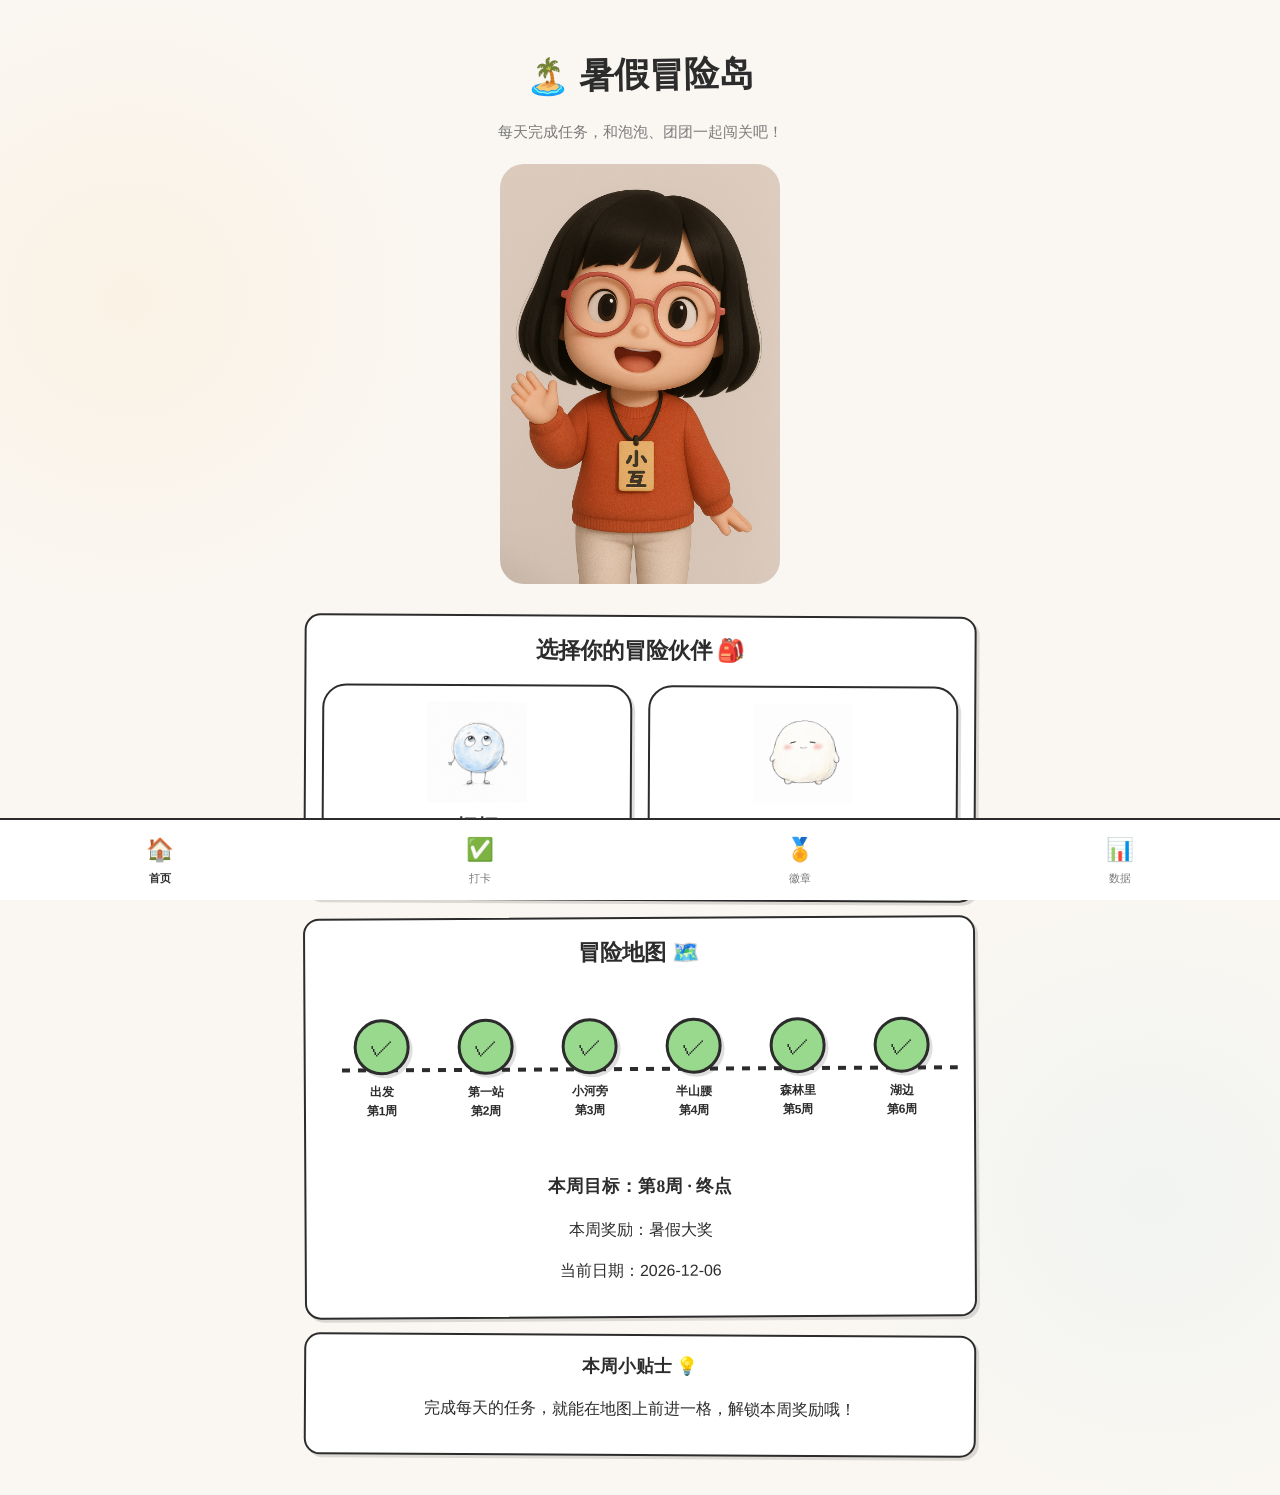
==== summer-checkin/index.html @ 0888019c "Phase 2-3: Core PWA structure, pages, styles, task data, and storage logic" ====
<!DOCTYPE html>
<html lang="zh-CN">
<head>
  <meta charset="UTF-8">
  <meta name="viewport" content="width=device-width, initial-scale=1.0, maximum-scale=1.0, user-scalable=no">
  <meta name="theme-color" content="#FFB347">
  <title>暑假冒险岛</title>
  <link rel="manifest" href="manifest.json">
  <link rel="stylesheet" href="css/base.css">
  <link rel="stylesheet" href="css/components.css">
  <link rel="stylesheet" href="css/themes.css">
  <link rel="apple-touch-icon" href="assets/icons/icon-192x192.png">
</head>
<body>
  <div class="app-container">
    <div class="hero">
      <h1 class="hero-title">🏝️ 暑假冒险岛</h1>
      <p class="hero-subtitle">每天完成任务，和泡泡、团团一起闯关吧！</p>
      <img src="assets/characters/hero.png" alt="暑假冒险岛" class="hero-image" onerror="this.style.display='none'">
    </div>

    <div class="paper-card">
      <h2 class="text-center">选择你的冒险伙伴 🎒</h2>
      <div class="character-select">
        <a href="checkin.html?child=tongtong" class="character-card theme-tongtong">
          <img src="assets/characters/tongtong-bubble.png" alt="桐桐=泡泡">
          <span class="name">桐桐</span>
          <span class="role">泡泡 · 10岁 · 四升五</span>
        </a>
        <a href="checkin.html?child=songsong" class="character-card theme-songsong">
          <img src="assets/characters/songsong-tuantuan.png" alt="松松=团团">
          <span class="name">松松</span>
          <span class="role">团团 · 4岁 · 幼儿园</span>
        </a>
      </div>
    </div>

    <div class="paper-card">
      <h2 class="text-center">冒险地图 🗺️</h2>
      <div id="map-container" class="map-container">
        <div class="empty-state">
          <p>地图加载中...</p>
        </div>
      </div>
      <div id="map-info" class="mt-2 text-center"></div>
    </div>

    <div class="paper-card text-center">
      <h3>本周小贴士 💡</h3>
      <p id="weekly-tip">完成每天的任务，就能在地图上前进一格，解锁本周奖励哦！</p>
    </div>
  </div>

  <nav class="nav-bar">
    <a href="index.html" class="active">
      <span class="nav-icon">🏠</span>
      <span>首页</span>
    </a>
    <a href="checkin.html">
      <span class="nav-icon">✅</span>
      <span>打卡</span>
    </a>
    <a href="badges.html">
      <span class="nav-icon">🏅</span>
      <span>徽章</span>
    </a>
    <a href="stats.html">
      <span class="nav-icon">📊</span>
      <span>数据</span>
    </a>
  </nav>

  <script src="js/data.js"></script>
  <script src="js/storage.js"></script>
  <script src="js/app.js"></script>
  <script src="js/map.js"></script>
  <script>
    document.addEventListener('DOMContentLoaded', () => {
      renderMapPage();
    });
  </script>
</body>
</html>
---- summer-checkin/css/base.css ----
:root {
  --bg-color: #FAF7F2;
  --paper-color: #FFFFFF;
  --ink-color: #2C2C2C;
  --muted-color: #7A7A7A;
  --accent-orange: #FFB347;
  --accent-blue: #87CEEB;
  --accent-purple: #DDA0DD;
  --accent-green: #98D98E;
  --accent-red: #FF8A80;
  --accent-yellow: #FFE082;
  --border-color: #2C2C2C;
  --shadow: 3px 3px 0px rgba(44, 44, 44, 0.15);
  --radius: 16px;
  --radius-lg: 24px;
  --font-hand: "Comic Sans MS", "Chalkboard SE", "Ma Shan Zheng", "ZCOOL KuaiLe", cursive;
  --font-body: -apple-system, BlinkMacSystemFont, "Segoe UI", "PingFang SC", "Hiragino Sans GB", "Microsoft YaHei", sans-serif;
}

* {
  box-sizing: border-box;
}

html, body {
  margin: 0;
  padding: 0;
  min-height: 100vh;
}

body {
  font-family: var(--font-body);
  background-color: var(--bg-color);
  color: var(--ink-color);
  line-height: 1.6;
  background-image:
    radial-gradient(circle at 10% 20%, rgba(255, 179, 71, 0.08) 0%, transparent 20%),
    radial-gradient(circle at 90% 80%, rgba(135, 206, 235, 0.08) 0%, transparent 20%);
}

h1, h2, h3, h4, h5, h6 {
  font-family: var(--font-hand);
  margin: 0 0 0.5em 0;
  color: var(--ink-color);
}

h1 { font-size: 1.8rem; }
h2 { font-size: 1.4rem; }
h3 { font-size: 1.1rem; }

a {
  color: var(--ink-color);
  text-decoration: none;
}

img {
  max-width: 100%;
  height: auto;
}

.app-container {
  max-width: 480px;
  margin: 0 auto;
  padding: 16px;
  min-height: 100vh;
}

@media (min-width: 768px) {
  .app-container {
    max-width: 720px;
    padding: 24px;
  }
}

.paper-card {
  background: var(--paper-color);
  border: 2px solid var(--border-color);
  border-radius: var(--radius);
  box-shadow: var(--shadow);
  padding: 16px;
  margin-bottom: 16px;
  transform: rotate(-0.3deg);
}

.paper-card:nth-child(even) {
  transform: rotate(0.3deg);
}

.btn {
  display: inline-flex;
  align-items: center;
  justify-content: center;
  gap: 6px;
  padding: 10px 18px;
  border: 2px solid var(--border-color);
  border-radius: 50px;
  background: var(--accent-yellow);
  color: var(--ink-color);
  font-family: var(--font-hand);
  font-size: 1rem;
  font-weight: bold;
  cursor: pointer;
  box-shadow: var(--shadow);
  transition: transform 0.1s, box-shadow 0.1s;
}

.btn:active {
  transform: translate(2px, 2px);
  box-shadow: 1px 1px 0px rgba(44, 44, 44, 0.15);
}

.btn-primary {
  background: var(--accent-orange);
}

.btn-secondary {
  background: var(--accent-blue);
}

.btn-small {
  padding: 6px 12px;
  font-size: 0.85rem;
}

.nav-bar {
  display: flex;
  justify-content: space-around;
  align-items: center;
  position: fixed;
  bottom: 0;
  left: 0;
  right: 0;
  background: var(--paper-color);
  border-top: 2px solid var(--border-color);
  padding: 8px 0;
  z-index: 100;
}

.nav-bar a {
  display: flex;
  flex-direction: column;
  align-items: center;
  gap: 2px;
  font-size: 0.7rem;
  color: var(--muted-color);
  padding: 4px 12px;
}

.nav-bar a.active {
  color: var(--ink-color);
  font-weight: bold;
}

.nav-bar .nav-icon {
  font-size: 1.4rem;
}

.page-content {
  padding-bottom: 80px;
}

.hidden {
  display: none !important;
}

.text-center {
  text-align: center;
}

.mb-1 { margin-bottom: 8px; }
.mb-2 { margin-bottom: 16px; }
.mb-3 { margin-bottom: 24px; }

.mt-1 { margin-top: 8px; }
.mt-2 { margin-top: 16px; }
.mt-3 { margin-top: 24px; }
---- summer-checkin/css/components.css ----
.hero {
  text-align: center;
  padding: 24px 16px;
}

.hero-title {
  font-size: 2.2rem;
  margin-bottom: 8px;
  transform: rotate(-1deg);
}

.hero-subtitle {
  color: var(--muted-color);
  font-size: 0.95rem;
  margin-bottom: 20px;
}

.hero-image {
  max-width: 280px;
  margin: 0 auto;
  border-radius: var(--radius-lg);
}

.character-select {
  display: grid;
  grid-template-columns: 1fr 1fr;
  gap: 16px;
  margin-top: 16px;
}

.character-card {
  display: flex;
  flex-direction: column;
  align-items: center;
  padding: 16px;
  border: 2px solid var(--border-color);
  border-radius: var(--radius-lg);
  background: var(--paper-color);
  box-shadow: var(--shadow);
  cursor: pointer;
  transition: transform 0.15s;
}

.character-card:hover {
  transform: translateY(-4px) rotate(-1deg);
}

.character-card img {
  width: 100px;
  height: 100px;
  object-fit: contain;
  margin-bottom: 8px;
}

.character-card .name {
  font-family: var(--font-hand);
  font-size: 1.3rem;
  font-weight: bold;
}

.character-card .role {
  font-size: 0.8rem;
  color: var(--muted-color);
}

.date-picker {
  display: flex;
  align-items: center;
  justify-content: center;
  gap: 12px;
  margin-bottom: 16px;
}

.date-picker input[type="date"] {
  border: 2px solid var(--border-color);
  border-radius: 50px;
  padding: 8px 16px;
  font-family: var(--font-body);
  font-size: 1rem;
  background: var(--paper-color);
}

.tabs {
  display: flex;
  gap: 8px;
  margin-bottom: 16px;
  border-bottom: 2px dashed var(--border-color);
  padding-bottom: 8px;
}

.tab {
  flex: 1;
  padding: 10px;
  border: 2px solid var(--border-color);
  border-radius: var(--radius) var(--radius) 0 0;
  background: var(--bg-color);
  font-family: var(--font-hand);
  font-weight: bold;
  cursor: pointer;
  text-align: center;
}

.tab.active {
  background: var(--paper-color);
  border-bottom: 2px solid var(--paper-color);
  margin-bottom: -2px;
}

.task-list {
  display: flex;
  flex-direction: column;
  gap: 10px;
}

.task-item {
  display: flex;
  align-items: center;
  gap: 12px;
  padding: 12px;
  border: 2px solid var(--border-color);
  border-radius: var(--radius);
  background: var(--paper-color);
  cursor: pointer;
  transition: all 0.2s;
}

.task-item:hover {
  transform: translateX(4px);
}

.task-item.completed {
  background: var(--accent-green);
  opacity: 0.9;
}

.task-item.completed .task-text {
  text-decoration: line-through;
}

.task-checkbox {
  width: 28px;
  height: 28px;
  min-width: 28px;
  border: 2px solid var(--border-color);
  border-radius: 50%;
  display: flex;
  align-items: center;
  justify-content: center;
  font-size: 1.1rem;
  background: var(--paper-color);
}

.task-item.completed .task-checkbox {
  background: var(--accent-green);
}

.task-text {
  flex: 1;
  font-size: 0.95rem;
}

.task-duration {
  font-size: 0.75rem;
  color: var(--muted-color);
  background: var(--bg-color);
  padding: 2px 8px;
  border-radius: 50px;
  border: 1px solid var(--border-color);
}

.progress-ring {
  width: 120px;
  height: 120px;
  margin: 0 auto 16px;
  position: relative;
}

.progress-ring svg {
  transform: rotate(-90deg);
}

.progress-ring-bg {
  fill: none;
  stroke: #E0E0E0;
  stroke-width: 8;
}

.progress-ring-fill {
  fill: none;
  stroke: var(--accent-orange);
  stroke-width: 8;
  stroke-linecap: round;
  transition: stroke-dashoffset 0.5s ease;
}

.progress-text {
  position: absolute;
  top: 50%;
  left: 50%;
  transform: translate(-50%, -50%);
  font-family: var(--font-hand);
  font-size: 1.6rem;
  font-weight: bold;
}

.map-container {
  overflow-x: auto;
  padding: 16px 0;
}

.map-track {
  display: flex;
  gap: 24px;
  padding: 20px;
  min-width: max-content;
  position: relative;
}

.map-track::before {
  content: '';
  position: absolute;
  top: 50%;
  left: 20px;
  right: 20px;
  height: 4px;
  background: repeating-linear-gradient(
    to right,
    var(--border-color) 0,
    var(--border-color) 8px,
    transparent 8px,
    transparent 16px
  );
  transform: translateY(-50%);
  z-index: 0;
}

.map-node {
  position: relative;
  z-index: 1;
  display: flex;
  flex-direction: column;
  align-items: center;
  gap: 8px;
  width: 80px;
}

.map-node-dot {
  width: 56px;
  height: 56px;
  border-radius: 50%;
  border: 3px solid var(--border-color);
  background: var(--paper-color);
  display: flex;
  align-items: center;
  justify-content: center;
  font-size: 1.5rem;
  box-shadow: var(--shadow);
}

.map-node.locked .map-node-dot {
  background: #E0E0E0;
}

.map-node.current .map-node-dot {
  background: var(--accent-yellow);
  animation: pulse 2s infinite;
}

.map-node.completed .map-node-dot {
  background: var(--accent-green);
}

.map-node-label {
  font-size: 0.75rem;
  text-align: center;
  font-weight: bold;
}

@keyframes pulse {
  0%, 100% { transform: scale(1); }
  50% { transform: scale(1.08); }
}

.badge-grid {
  display: grid;
  grid-template-columns: repeat(3, 1fr);
  gap: 12px;
}

.badge-item {
  display: flex;
  flex-direction: column;
  align-items: center;
  gap: 6px;
  padding: 12px 8px;
  border: 2px solid var(--border-color);
  border-radius: var(--radius);
  background: var(--paper-color);
  box-shadow: var(--shadow);
  text-align: center;
}

.badge-item.locked {
  opacity: 0.5;
  filter: grayscale(1);
}

.badge-icon {
  font-size: 2rem;
}

.badge-name {
  font-size: 0.75rem;
  font-weight: bold;
  line-height: 1.3;
}

.stat-card {
  display: flex;
  justify-content: space-between;
  align-items: center;
}

.stat-value {
  font-family: var(--font-hand);
  font-size: 2rem;
  font-weight: bold;
  color: var(--accent-orange);
}

.export-buttons {
  display: flex;
  gap: 12px;
  justify-content: center;
  margin-top: 16px;
}

.empty-state {
  text-align: center;
  padding: 40px 16px;
  color: var(--muted-color);
}

.empty-state img {
  max-width: 160px;
  margin-bottom: 16px;
  opacity: 0.7;
}
---- summer-checkin/css/themes.css ----
.theme-tongtong {
  --child-primary: var(--accent-blue);
  --child-secondary: var(--accent-purple);
  --child-bg: #F0F8FF;
}

.theme-songsong {
  --child-primary: var(--accent-orange);
  --child-secondary: var(--accent-green);
  --child-bg: #FFF8F0;
}

.theme-tongtong .paper-card,
.theme-tongtong .task-item,
.theme-tongtong .badge-item {
  border-color: #5DADE2;
}

.theme-tongtong .tab.active {
  background: #F0F8FF;
  border-bottom-color: #F0F8FF;
}

.theme-tongtong .btn-primary {
  background: var(--accent-blue);
}

.theme-songsong .paper-card,
.theme-songsong .task-item,
.theme-songsong .badge-item {
  border-color: #E67E22;
}

.theme-songsong .tab.active {
  background: #FFF8F0;
  border-bottom-color: #FFF8F0;
}

.theme-songsong .btn-primary {
  background: var(--accent-orange);
}

.child-header {
  display: flex;
  align-items: center;
  gap: 12px;
  margin-bottom: 16px;
}

.child-header img {
  width: 60px;
  height: 60px;
  object-fit: contain;
  border-radius: 50%;
  border: 2px solid var(--border-color);
  background: var(--paper-color);
}

.child-header .child-info {
  flex: 1;
}

.child-header .child-name {
  font-family: var(--font-hand);
  font-size: 1.5rem;
  font-weight: bold;
}

.child-header .child-meta {
  font-size: 0.8rem;
  color: var(--muted-color);
}
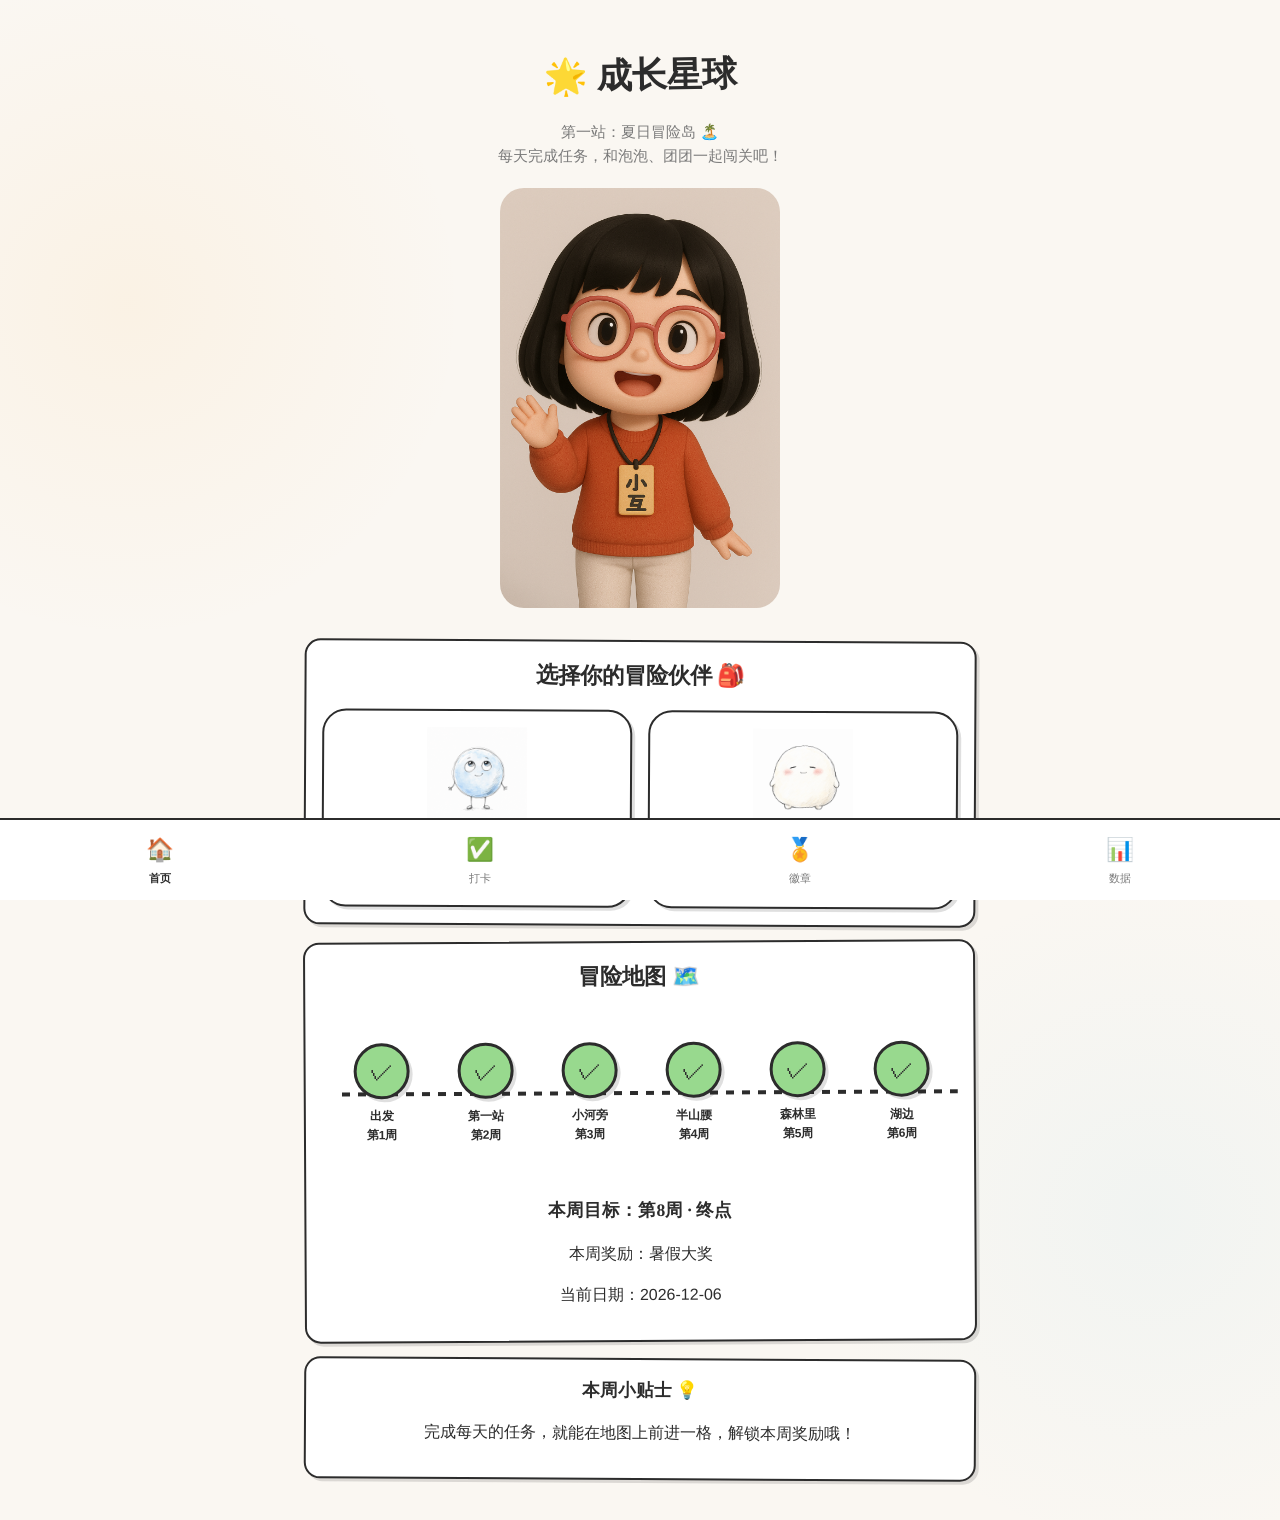
==== commit c7f21bed: "Rename app to 成长星球 with 夏日冒险岛 as first module" ====
--- a/summer-checkin/index.html
+++ b/summer-checkin/index.html
@@ -4,7 +4,7 @@
   <meta charset="UTF-8">
   <meta name="viewport" content="width=device-width, initial-scale=1.0, maximum-scale=1.0, user-scalable=no">
   <meta name="theme-color" content="#FFB347">
-  <title>暑假冒险岛</title>
+  <title>成长星球 · 夏日冒险岛</title>
   <link rel="manifest" href="manifest.json">
   <link rel="stylesheet" href="css/base.css">
   <link rel="stylesheet" href="css/components.css">
@@ -14,9 +14,9 @@
 <body>
   <div class="app-container">
     <div class="hero">
-      <h1 class="hero-title">🏝️ 暑假冒险岛</h1>
-      <p class="hero-subtitle">每天完成任务，和泡泡、团团一起闯关吧！</p>
-      <img src="assets/characters/hero.png" alt="暑假冒险岛" class="hero-image" onerror="this.style.display='none'">
+      <h1 class="hero-title">🌟 成长星球</h1>
+      <p class="hero-subtitle">第一站：夏日冒险岛 🏝️<br>每天完成任务，和泡泡、团团一起闯关吧！</p>
+      <img src="assets/characters/hero.png" alt="成长星球" class="hero-image" onerror="this.style.display='none'">
     </div>
 
     <div class="paper-card">
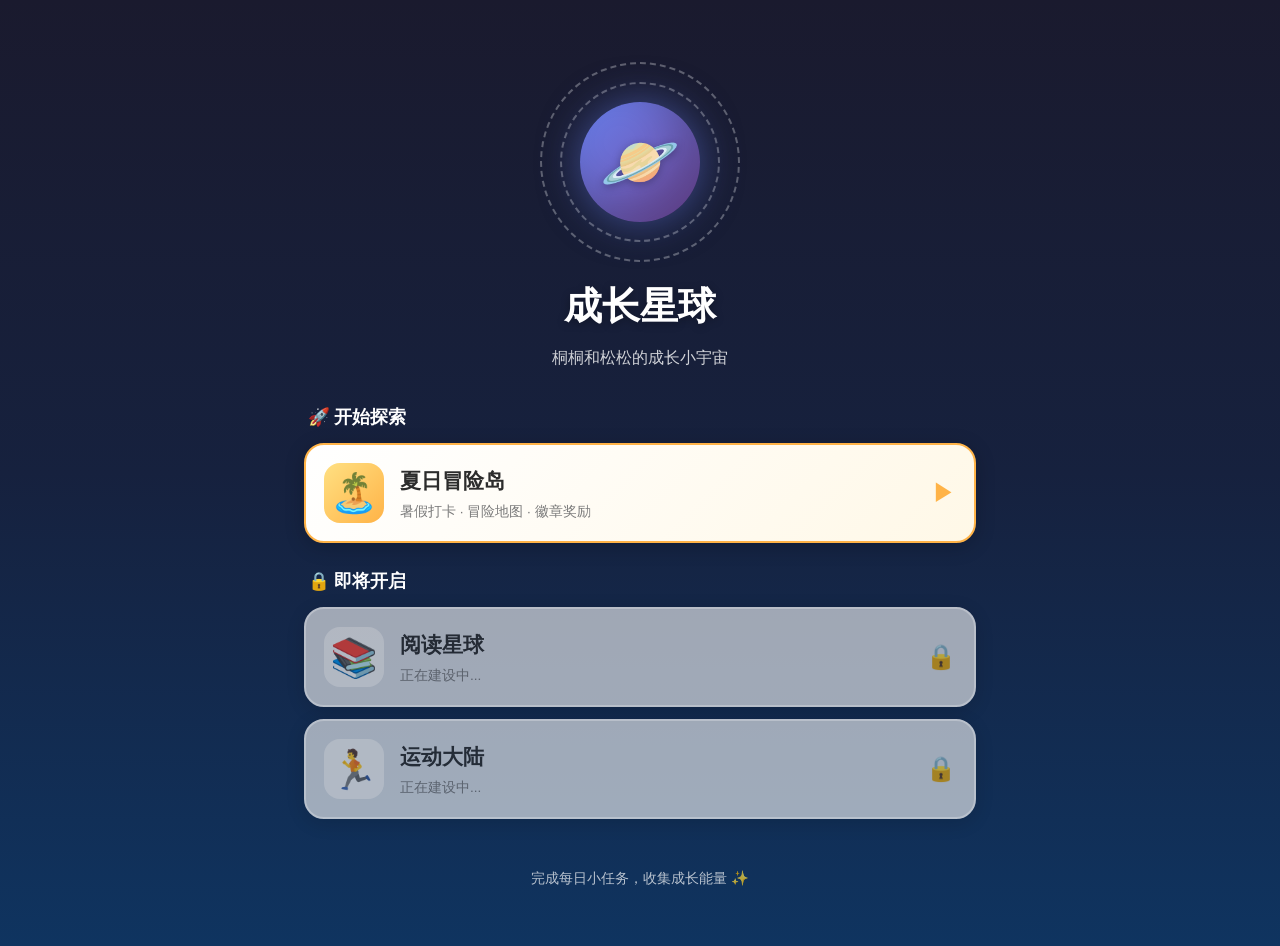
==== commit fbeddf1b: "UI优化1: 重构首页为成长星球入口，新增island.html作为夏日冒险岛模块首页" ====
--- a/summer-checkin/index.html
+++ b/summer-checkin/index.html
@@ -3,81 +3,66 @@
 <head>
   <meta charset="UTF-8">
   <meta name="viewport" content="width=device-width, initial-scale=1.0, maximum-scale=1.0, user-scalable=no">
-  <meta name="theme-color" content="#FFB347">
-  <title>成长星球 · 夏日冒险岛</title>
+  <meta name="theme-color" content="#6B5B95">
+  <title>成长星球</title>
   <link rel="manifest" href="manifest.json">
   <link rel="stylesheet" href="css/base.css">
   <link rel="stylesheet" href="css/components.css">
   <link rel="stylesheet" href="css/themes.css">
+  <link rel="stylesheet" href="css/portal.css">
   <link rel="apple-touch-icon" href="assets/icons/icon-192x192.png">
 </head>
-<body>
+<body class="portal-page">
   <div class="app-container">
-    <div class="hero">
-      <h1 class="hero-title">🌟 成长星球</h1>
-      <p class="hero-subtitle">第一站：夏日冒险岛 🏝️<br>每天完成任务，和泡泡、团团一起闯关吧！</p>
-      <img src="assets/characters/hero.png" alt="成长星球" class="hero-image" onerror="this.style.display='none'">
+    <div class="portal-hero">
+      <div class="planet-ring">
+        <div class="planet">
+          <span class="planet-emoji">🪐</span>
+        </div>
+        <div class="orbit orbit-1"></div>
+        <div class="orbit orbit-2"></div>
+      </div>
+      <h1 class="portal-title">成长星球</h1>
+      <p class="portal-subtitle">桐桐和松松的成长小宇宙</p>
     </div>
 
-    <div class="paper-card">
-      <h2 class="text-center">选择你的冒险伙伴 🎒</h2>
-      <div class="character-select">
-        <a href="checkin.html?child=tongtong" class="character-card theme-tongtong">
-          <img src="assets/characters/tongtong-bubble.png" alt="桐桐=泡泡">
-          <span class="name">桐桐</span>
-          <span class="role">泡泡 · 10岁 · 四升五</span>
-        </a>
-        <a href="checkin.html?child=songsong" class="character-card theme-songsong">
-          <img src="assets/characters/songsong-tuantuan.png" alt="松松=团团">
-          <span class="name">松松</span>
-          <span class="role">团团 · 4岁 · 幼儿园</span>
-        </a>
+    <div class="portal-section">
+      <h2 class="portal-section-title">🚀 开始探索</h2>
+      <a href="island.html" class="module-card active">
+        <div class="module-icon">🏝️</div>
+        <div class="module-info">
+          <div class="module-name">夏日冒险岛</div>
+          <div class="module-desc">暑假打卡 · 冒险地图 · 徽章奖励</div>
+        </div>
+        <div class="module-arrow">▶</div>
+      </a>
+    </div>
+
+    <div class="portal-section">
+      <h2 class="portal-section-title">🔒 即将开启</h2>
+      <div class="module-card locked">
+        <div class="module-icon">📚</div>
+        <div class="module-info">
+          <div class="module-name">阅读星球</div>
+          <div class="module-desc">正在建设中...</div>
+        </div>
+        <div class="module-lock">🔒</div>
+      </div>
+      <div class="module-card locked">
+        <div class="module-icon">🏃</div>
+        <div class="module-info">
+          <div class="module-name">运动大陆</div>
+          <div class="module-desc">正在建设中...</div>
+        </div>
+        <div class="module-lock">🔒</div>
       </div>
     </div>
 
-    <div class="paper-card">
-      <h2 class="text-center">冒险地图 🗺️</h2>
-      <div id="map-container" class="map-container">
-        <div class="empty-state">
-          <p>地图加载中...</p>
-        </div>
-      </div>
-      <div id="map-info" class="mt-2 text-center"></div>
-    </div>
-
-    <div class="paper-card text-center">
-      <h3>本周小贴士 💡</h3>
-      <p id="weekly-tip">完成每天的任务，就能在地图上前进一格，解锁本周奖励哦！</p>
+    <div class="portal-footer">
+      <p>完成每日小任务，收集成长能量 ✨</p>
     </div>
   </div>
 
-  <nav class="nav-bar">
-    <a href="index.html" class="active">
-      <span class="nav-icon">🏠</span>
-      <span>首页</span>
-    </a>
-    <a href="checkin.html">
-      <span class="nav-icon">✅</span>
-      <span>打卡</span>
-    </a>
-    <a href="badges.html">
-      <span class="nav-icon">🏅</span>
-      <span>徽章</span>
-    </a>
-    <a href="stats.html">
-      <span class="nav-icon">📊</span>
-      <span>数据</span>
-    </a>
-  </nav>
-
-  <script src="js/data.js"></script>
-  <script src="js/storage.js"></script>
   <script src="js/app.js"></script>
-  <script src="js/map.js"></script>
-  <script>
-    document.addEventListener('DOMContentLoaded', () => {
-      renderMapPage();
-    });
-  </script>
 </body>
 </html>
--- a/summer-checkin/css/portal.css
+++ b/summer-checkin/css/portal.css
@@ -0,0 +1,195 @@
+.portal-page {
+  background: linear-gradient(180deg, #1a1a2e 0%, #16213e 50%, #0f3460 100%);
+  min-height: 100vh;
+  color: #fff;
+}
+
+.portal-page .app-container {
+  padding-bottom: 32px;
+}
+
+.portal-hero {
+  text-align: center;
+  padding: 48px 16px 32px;
+}
+
+.planet-ring {
+  position: relative;
+  width: 180px;
+  height: 180px;
+  margin: 0 auto 24px;
+}
+
+.planet {
+  position: absolute;
+  top: 50%;
+  left: 50%;
+  transform: translate(-50%, -50%);
+  width: 120px;
+  height: 120px;
+  border-radius: 50%;
+  background: linear-gradient(135deg, #667eea 0%, #764ba2 100%);
+  box-shadow:
+    0 0 40px rgba(102, 126, 234, 0.5),
+    inset -20px -20px 40px rgba(0, 0, 0, 0.2);
+  display: flex;
+  align-items: center;
+  justify-content: center;
+  z-index: 2;
+}
+
+.planet-emoji {
+  font-size: 4rem;
+  filter: drop-shadow(0 2px 4px rgba(0,0,0,0.3));
+}
+
+.orbit {
+  position: absolute;
+  top: 50%;
+  left: 50%;
+  border: 2px dashed rgba(255, 255, 255, 0.3);
+  border-radius: 50%;
+  transform: translate(-50%, -50%);
+}
+
+.orbit-1 {
+  width: 160px;
+  height: 160px;
+  animation: spin 12s linear infinite;
+}
+
+.orbit-2 {
+  width: 200px;
+  height: 200px;
+  animation: spin 18s linear infinite reverse;
+}
+
+@keyframes spin {
+  from { transform: translate(-50%, -50%) rotate(0deg); }
+  to { transform: translate(-50%, -50%) rotate(360deg); }
+}
+
+.portal-title {
+  font-size: 2.4rem;
+  color: #fff;
+  margin-bottom: 8px;
+  text-shadow: 0 2px 8px rgba(0, 0, 0, 0.3);
+}
+
+.portal-subtitle {
+  color: rgba(255, 255, 255, 0.8);
+  font-size: 1rem;
+  margin: 0;
+}
+
+.portal-section {
+  margin-bottom: 24px;
+}
+
+.portal-section-title {
+  color: #fff;
+  font-size: 1.1rem;
+  margin-bottom: 12px;
+  padding-left: 4px;
+}
+
+.module-card {
+  display: flex;
+  align-items: center;
+  gap: 16px;
+  padding: 18px;
+  background: rgba(255, 255, 255, 0.95);
+  border: 2px solid #fff;
+  border-radius: 20px;
+  margin-bottom: 12px;
+  box-shadow: 0 4px 20px rgba(0, 0, 0, 0.2);
+  transition: transform 0.2s, box-shadow 0.2s;
+  text-decoration: none;
+  color: #2C2C2C;
+}
+
+.module-card:active {
+  transform: scale(0.98);
+}
+
+.module-card.active {
+  background: linear-gradient(135deg, #fff 0%, #fff8e7 100%);
+  border-color: #FFB347;
+}
+
+.module-card.locked {
+  opacity: 0.7;
+  background: rgba(255, 255, 255, 0.85);
+}
+
+.module-icon {
+  font-size: 2.4rem;
+  width: 60px;
+  height: 60px;
+  display: flex;
+  align-items: center;
+  justify-content: center;
+  background: #f5f5f5;
+  border-radius: 16px;
+  flex-shrink: 0;
+}
+
+.module-card.active .module-icon {
+  background: linear-gradient(135deg, #FFE082 0%, #FFB347 100%);
+}
+
+.module-info {
+  flex: 1;
+}
+
+.module-name {
+  font-family: var(--font-hand);
+  font-size: 1.3rem;
+  font-weight: bold;
+  margin-bottom: 4px;
+}
+
+.module-desc {
+  font-size: 0.85rem;
+  color: #7A7A7A;
+}
+
+.module-arrow,
+.module-lock {
+  font-size: 1.5rem;
+  flex-shrink: 0;
+}
+
+.module-arrow {
+  color: #FFB347;
+}
+
+.portal-footer {
+  text-align: center;
+  padding: 24px 16px;
+  color: rgba(255, 255, 255, 0.7);
+  font-size: 0.9rem;
+}
+
+.portal-footer p {
+  margin: 0;
+}
+
+.stars {
+  position: fixed;
+  top: 0;
+  left: 0;
+  right: 0;
+  bottom: 0;
+  pointer-events: none;
+  background-image:
+    radial-gradient(2px 2px at 20px 30px, rgba(255,255,255,0.8), transparent),
+    radial-gradient(2px 2px at 40px 70px, rgba(255,255,255,0.6), transparent),
+    radial-gradient(1px 1px at 90px 40px, rgba(255,255,255,0.9), transparent),
+    radial-gradient(2px 2px at 160px 120px, rgba(255,255,255,0.7), transparent),
+    radial-gradient(1px 1px at 230px 80px, rgba(255,255,255,0.8), transparent),
+    radial-gradient(2px 2px at 300px 150px, rgba(255,255,255,0.6), transparent);
+  background-repeat: repeat;
+  background-size: 350px 200px;
+  opacity: 0.5;
+}
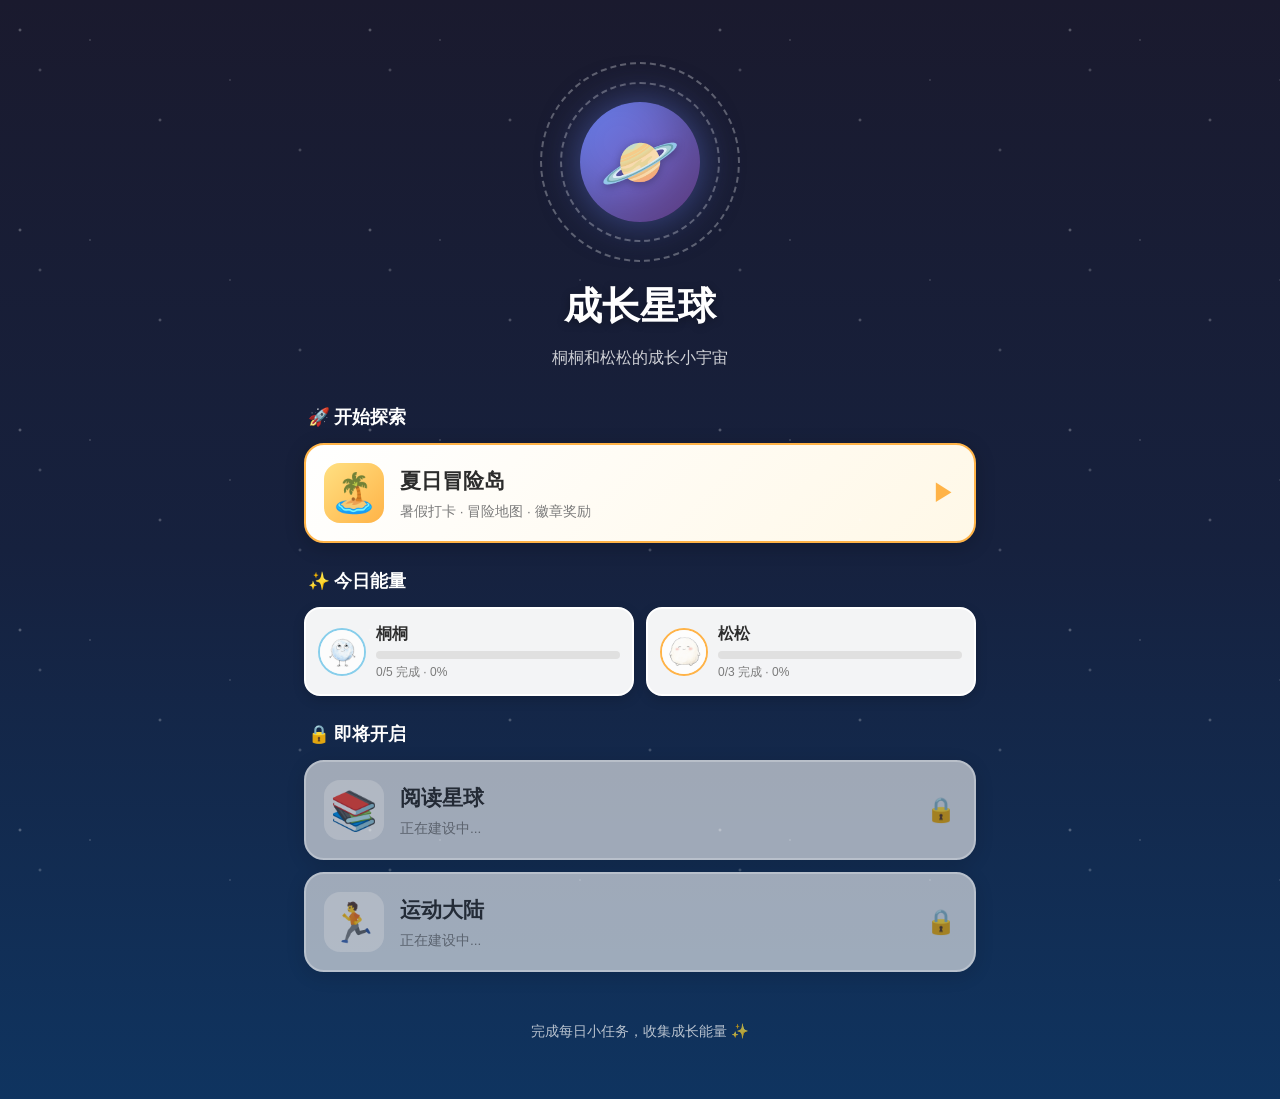
==== commit 821dc6e2: "UI优化5: 首页今日能量快照 + 冒险地图自动定位当前周 + 修复打卡页 URL/Tab 同步" ====
--- a/summer-checkin/index.html
+++ b/summer-checkin/index.html
@@ -13,6 +13,7 @@
   <link rel="apple-touch-icon" href="assets/icons/icon-192x192.png">
 </head>
 <body class="portal-page">
+  <div class="stars"></div>
   <div class="app-container">
     <div class="portal-hero">
       <div class="planet-ring">
@@ -36,6 +37,15 @@
         </div>
         <div class="module-arrow">▶</div>
       </a>
+    </div>
+
+    <div class="portal-section" id="today-snapshot">
+      <h2 class="portal-section-title">✨ 今日能量</h2>
+      <div class="snapshot-grid">
+        <div class="empty-state" style="padding: 16px;">
+          <p>今日进度加载中...</p>
+        </div>
+      </div>
     </div>
 
     <div class="portal-section">
@@ -63,6 +73,8 @@
     </div>
   </div>
 
+  <script src="js/data.js"></script>
+  <script src="js/storage.js"></script>
   <script src="js/app.js"></script>
 </body>
 </html>
--- a/summer-checkin/css/base.css
+++ b/summer-checkin/css/base.css
@@ -139,19 +139,22 @@
   display: flex;
   flex-direction: column;
   align-items: center;
-  gap: 2px;
+  gap: 3px;
   font-size: 0.7rem;
   color: var(--muted-color);
-  padding: 4px 12px;
+  padding: 6px 14px;
+  border-radius: 12px;
+  transition: all 0.2s;
 }
 
 .nav-bar a.active {
   color: var(--ink-color);
   font-weight: bold;
+  background: rgba(255, 179, 71, 0.2);
 }
 
 .nav-bar .nav-icon {
-  font-size: 1.4rem;
+  font-size: 1.5rem;
 }
 
 .page-content {
--- a/summer-checkin/css/components.css
+++ b/summer-checkin/css/components.css
@@ -137,19 +137,6 @@
   text-decoration: line-through;
 }
 
-.task-checkbox {
-  width: 28px;
-  height: 28px;
-  min-width: 28px;
-  border: 2px solid var(--border-color);
-  border-radius: 50%;
-  display: flex;
-  align-items: center;
-  justify-content: center;
-  font-size: 1.1rem;
-  background: var(--paper-color);
-}
-
 .task-item.completed .task-checkbox {
   background: var(--accent-green);
 }
@@ -157,6 +144,12 @@
 .task-text {
   flex: 1;
   font-size: 0.95rem;
+}
+
+.task-icon {
+  font-size: 1.2rem;
+  margin-right: 6px;
+  vertical-align: middle;
 }
 
 .task-duration {
@@ -168,6 +161,31 @@
   border: 1px solid var(--border-color);
 }
 
+.task-checkbox {
+  width: 28px;
+  height: 28px;
+  min-width: 28px;
+  border: 2px solid var(--border-color);
+  border-radius: 50%;
+  display: flex;
+  align-items: center;
+  justify-content: center;
+  font-size: 1.1rem;
+  background: var(--paper-color);
+  transition: transform 0.2s, background 0.2s;
+}
+
+.task-checkbox.task-bounce {
+  animation: checkbox-bounce 0.5s ease;
+}
+
+@keyframes checkbox-bounce {
+  0% { transform: scale(1); }
+  40% { transform: scale(1.3); }
+  70% { transform: scale(0.9); }
+  100% { transform: scale(1); }
+}
+
 .progress-ring {
   width: 120px;
   height: 120px;
@@ -175,6 +193,110 @@
   position: relative;
 }
 
+.progress-ring.progress-complete {
+  animation: progress-pulse 1.5s ease-in-out infinite;
+}
+
+@keyframes progress-pulse {
+  0%, 100% { transform: scale(1); }
+  50% { transform: scale(1.05); }
+}
+
+.celebration-overlay {
+  position: fixed;
+  top: 0;
+  left: 0;
+  right: 0;
+  bottom: 0;
+  background: rgba(0, 0, 0, 0.6);
+  display: flex;
+  align-items: center;
+  justify-content: center;
+  z-index: 1000;
+  animation: fade-in 0.3s ease;
+}
+
+@keyframes fade-in {
+  from { opacity: 0; }
+  to { opacity: 1; }
+}
+
+.celebration-content {
+  background: var(--paper-color);
+  border: 3px solid var(--border-color);
+  border-radius: var(--radius-lg);
+  padding: 32px 24px;
+  text-align: center;
+  box-shadow: var(--shadow);
+  max-width: 320px;
+  width: 90%;
+  animation: pop-in 0.4s ease;
+}
+
+@keyframes pop-in {
+  0% { transform: scale(0.7); opacity: 0; }
+  60% { transform: scale(1.05); opacity: 1; }
+  100% { transform: scale(1); }
+}
+
+.celebration-character img {
+  width: 100px;
+  height: 100px;
+  object-fit: contain;
+  margin-bottom: 12px;
+}
+
+.celebration-title {
+  font-family: var(--font-hand);
+  font-size: 2rem;
+  font-weight: bold;
+  color: var(--accent-orange);
+  margin-bottom: 8px;
+}
+
+.celebration-text {
+  color: var(--muted-color);
+  margin-bottom: 20px;
+  font-size: 1rem;
+}
+
+.confetti {
+  position: fixed;
+  top: -10px;
+  width: 10px;
+  height: 10px;
+  border-radius: 50%;
+  z-index: 999;
+  animation: confetti-fall linear forwards;
+}
+
+@keyframes confetti-fall {
+  0% {
+    transform: translateY(0) rotate(0deg);
+    opacity: 1;
+  }
+  100% {
+    transform: translateY(100vh) rotate(720deg);
+    opacity: 0;
+  }
+}
+
+.task-item.completed {
+  background: var(--accent-green);
+  opacity: 0.9;
+  animation: task-complete 0.4s ease;
+}
+
+@keyframes task-complete {
+  0% { transform: scale(1); }
+  50% { transform: scale(1.02); }
+  100% { transform: scale(1); }
+}
+
+.task-item.completed .task-text {
+  text-decoration: line-through;
+}
+
 .progress-ring svg {
   transform: rotate(-90deg);
 }
@@ -190,7 +312,7 @@
   stroke: var(--accent-orange);
   stroke-width: 8;
   stroke-linecap: round;
-  transition: stroke-dashoffset 0.5s ease;
+  transition: stroke-dashoffset 0.5s ease, stroke 0.3s ease;
 }
 
 .progress-text {
@@ -346,3 +468,61 @@
   margin-bottom: 16px;
   opacity: 0.7;
 }
+
+/* 低龄儿童模式（松松 4岁） */
+.young-child-mode .child-header img {
+  width: 80px;
+  height: 80px;
+}
+
+.young-child-mode .child-name {
+  font-size: 1.8rem;
+}
+
+.young-child-mode .child-meta {
+  font-size: 0.9rem;
+}
+
+.young-child-mode .task-list {
+  gap: 14px;
+}
+
+.young-child-mode .task-item {
+  padding: 18px 16px;
+  border-radius: 20px;
+}
+
+.young-child-mode .task-checkbox {
+  width: 44px;
+  height: 44px;
+  min-width: 44px;
+  font-size: 1.6rem;
+}
+
+.young-child-mode .task-text {
+  font-size: 1.15rem;
+  font-weight: bold;
+}
+
+.young-child-mode .task-text .task-icon {
+  font-size: 1.6rem;
+  margin-right: 8px;
+}
+
+.young-child-mode .task-duration {
+  display: none;
+}
+
+.young-child-mode .progress-ring {
+  width: 150px;
+  height: 150px;
+}
+
+.young-child-mode .progress-ring svg {
+  width: 150px;
+  height: 150px;
+}
+
+.young-child-mode .progress-text {
+  font-size: 2rem;
+}
--- a/summer-checkin/css/portal.css
+++ b/summer-checkin/css/portal.css
@@ -173,6 +173,67 @@
 
 .portal-footer p {
   margin: 0;
+}
+
+.snapshot-grid {
+  display: grid;
+  grid-template-columns: 1fr 1fr;
+  gap: 12px;
+}
+
+.snapshot-card {
+  display: flex;
+  align-items: center;
+  gap: 10px;
+  padding: 12px;
+  background: rgba(255, 255, 255, 0.95);
+  border: 2px solid #fff;
+  border-radius: 16px;
+  box-shadow: 0 4px 12px rgba(0, 0, 0, 0.15);
+}
+
+.snapshot-card img {
+  width: 48px;
+  height: 48px;
+  object-fit: contain;
+  border-radius: 50%;
+  background: var(--child-bg, #f5f5f5);
+  border: 2px solid var(--child-primary, #ccc);
+  flex-shrink: 0;
+}
+
+.snapshot-info {
+  flex: 1;
+  min-width: 0;
+}
+
+.snapshot-name {
+  font-family: var(--font-hand);
+  font-weight: bold;
+  font-size: 1rem;
+  color: #2C2C2C;
+  margin-bottom: 4px;
+}
+
+.snapshot-bar {
+  height: 8px;
+  background: #E0E0E0;
+  border-radius: 4px;
+  overflow: hidden;
+  margin-bottom: 4px;
+}
+
+.snapshot-fill {
+  height: 100%;
+  width: 0%;
+  background: linear-gradient(90deg, var(--child-primary, #FFB347), var(--child-secondary, #87CEEB));
+  border-radius: 4px;
+  transition: width 0.5s ease;
+}
+
+.snapshot-text {
+  font-size: 0.75rem;
+  color: #7A7A7A;
 }
 
 .stars {
@@ -192,4 +253,10 @@
   background-repeat: repeat;
   background-size: 350px 200px;
   opacity: 0.5;
-}
+  animation: twinkle 6s ease-in-out infinite alternate;
+}
+
+@keyframes twinkle {
+  from { opacity: 0.35; }
+  to { opacity: 0.65; }
+}
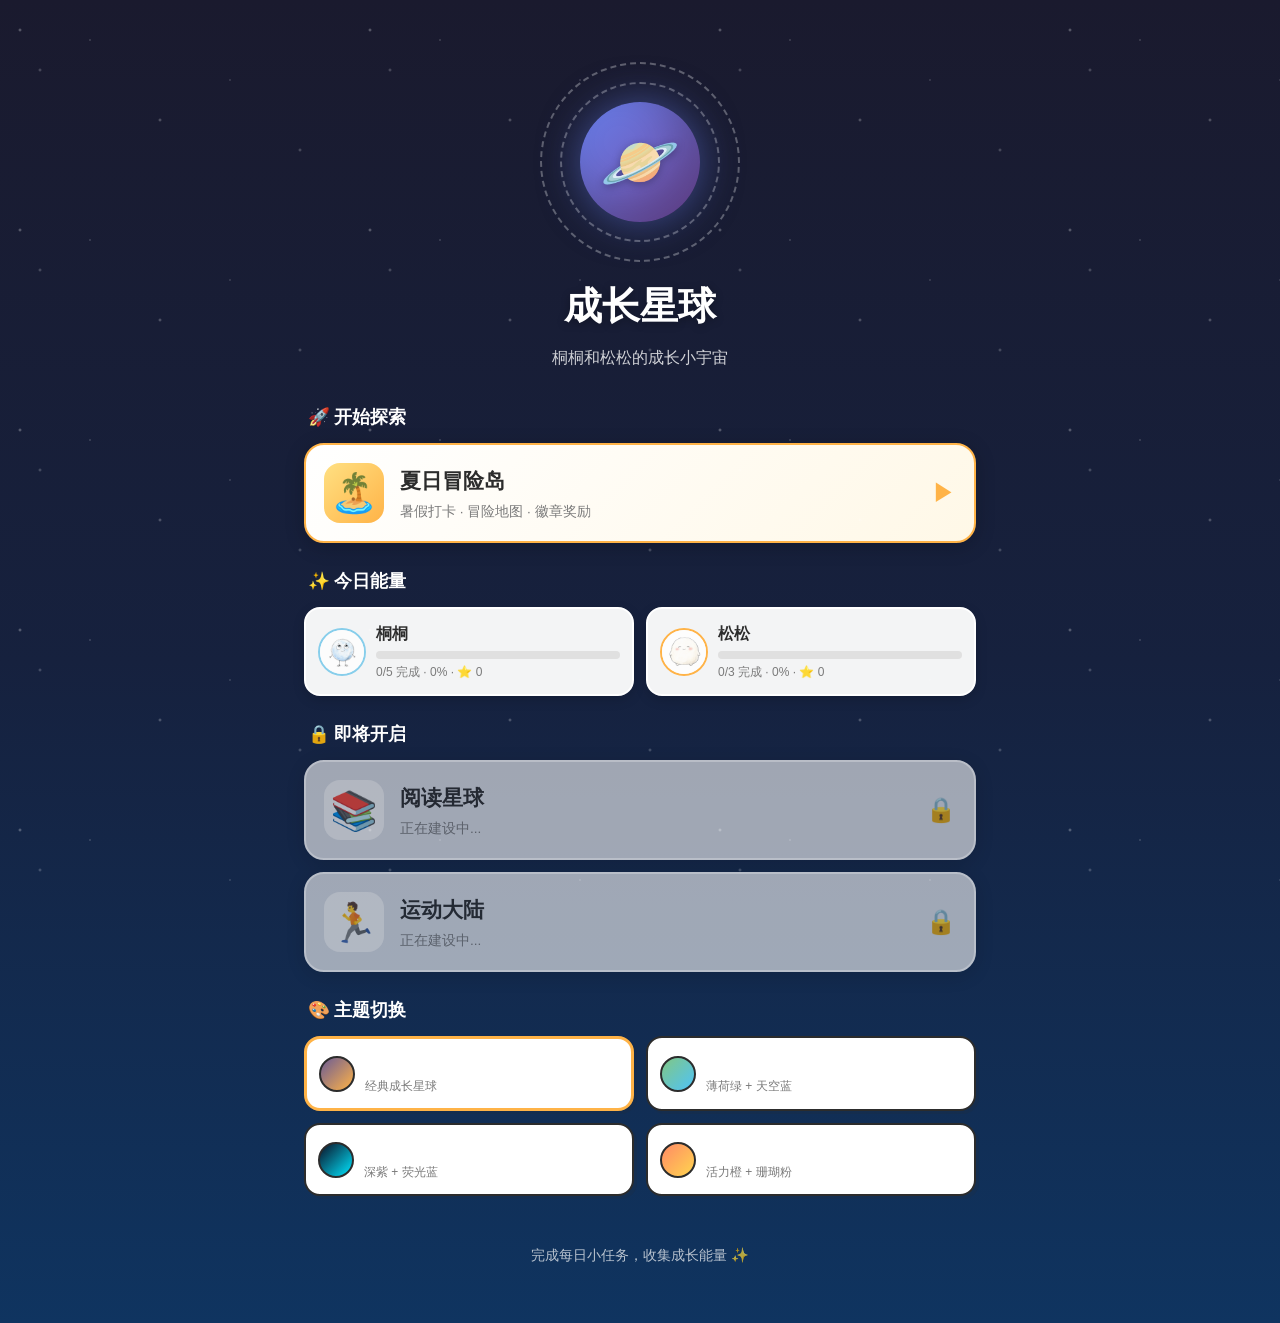
==== commit fb02d34a: "新增主题切换系统：默认/清新自然/星际科幻/暖橙活力，全站同步" ====
--- a/summer-checkin/index.html
+++ b/summer-checkin/index.html
@@ -5,11 +5,18 @@
   <meta name="viewport" content="width=device-width, initial-scale=1.0, maximum-scale=1.0, user-scalable=no">
   <meta name="theme-color" content="#6B5B95">
   <title>成长星球</title>
+  <script>
+    (function() {
+      const theme = localStorage.getItem('growthPlanetTheme') || 'theme-default';
+      document.documentElement.className = theme;
+    })();
+  </script>
   <link rel="manifest" href="manifest.json">
   <link rel="stylesheet" href="css/base.css">
   <link rel="stylesheet" href="css/components.css">
   <link rel="stylesheet" href="css/themes.css">
   <link rel="stylesheet" href="css/portal.css">
+  <link rel="stylesheet" href="css/theme-switcher.css">
   <link rel="apple-touch-icon" href="assets/icons/icon-192x192.png">
 </head>
 <body class="portal-page">
@@ -68,6 +75,15 @@
       </div>
     </div>
 
+    <div class="portal-section theme-section">
+      <h2 class="portal-section-title">🎨 主题切换</h2>
+      <div id="theme-selector" class="theme-selector">
+        <div class="empty-state" style="padding: 16px;">
+          <p>主题加载中...</p>
+        </div>
+      </div>
+    </div>
+
     <div class="portal-footer">
       <p>完成每日小任务，收集成长能量 ✨</p>
     </div>
--- a/summer-checkin/css/components.css
+++ b/summer-checkin/css/components.css
@@ -437,6 +437,32 @@
   line-height: 1.3;
 }
 
+.badge-progress-bar {
+  width: 100%;
+  height: 6px;
+  background: #E0E0E0;
+  border-radius: 3px;
+  overflow: hidden;
+  margin-top: 4px;
+}
+
+.badge-progress-fill {
+  height: 100%;
+  background: linear-gradient(90deg, var(--accent-orange), var(--accent-yellow));
+  border-radius: 3px;
+  transition: width 0.4s ease;
+}
+
+.badge-progress-text {
+  font-size: 0.65rem;
+  color: var(--muted-color);
+  margin-top: 2px;
+}
+
+.badge-item.locked .badge-progress-fill {
+  background: #BDBDBD;
+}
+
 .stat-card {
   display: flex;
   justify-content: space-between;
@@ -523,6 +549,237 @@
   height: 150px;
 }
 
-.young-child-mode .progress-text {
-  font-size: 2rem;
-}
+.task-estimate {
+  font-size: 0.75rem;
+  color: var(--muted-color);
+  margin-top: 2px;
+}
+
+.task-actual {
+  font-size: 0.75rem;
+  margin-top: 2px;
+}
+
+.time-saved { color: #2E7D32; }
+.time-extra { color: #C62828; }
+.time-match { color: var(--muted-color); }
+
+.section-header {
+  margin-bottom: 12px;
+}
+
+.section-header h2 {
+  margin-bottom: 4px;
+}
+
+.task-library-list {
+  display: flex;
+  flex-direction: column;
+  gap: 10px;
+}
+
+.library-item {
+  display: flex;
+  align-items: center;
+  gap: 10px;
+  padding: 10px;
+  border: 2px solid var(--border-color);
+  border-radius: var(--radius);
+  background: var(--paper-color);
+}
+
+.library-item-editing {
+  flex-direction: column;
+  align-items: stretch;
+  gap: 8px;
+}
+
+.library-toggle {
+  width: 32px;
+  height: 32px;
+  min-width: 32px;
+  border: 2px solid var(--border-color);
+  border-radius: 50%;
+  background: var(--bg-color);
+  font-size: 1.2rem;
+  font-weight: bold;
+  cursor: pointer;
+  transition: all 0.2s;
+}
+
+.library-toggle.active {
+  background: var(--accent-green);
+  border-color: var(--accent-green);
+}
+
+.library-info {
+  flex: 1;
+  min-width: 0;
+}
+
+.library-name {
+  font-weight: bold;
+  font-size: 0.95rem;
+}
+
+.library-icon {
+  margin-right: 6px;
+}
+
+.library-meta {
+  font-size: 0.75rem;
+  color: var(--muted-color);
+}
+
+.library-actions {
+  display: flex;
+  gap: 6px;
+}
+
+.library-edit-row {
+  display: flex;
+  gap: 8px;
+}
+
+.library-input {
+  border: 2px solid var(--border-color);
+  border-radius: 10px;
+  padding: 8px;
+  font-family: var(--font-body);
+  font-size: 0.9rem;
+}
+
+.library-input-icon {
+  width: 50px;
+  text-align: center;
+}
+
+.library-input-name {
+  flex: 1;
+}
+
+.library-input-time {
+  width: 70px;
+}
+
+.library-edit-actions {
+  display: flex;
+  align-items: center;
+  gap: 8px;
+}
+
+.library-check {
+  display: flex;
+  align-items: center;
+  gap: 4px;
+  font-size: 0.85rem;
+  margin-right: auto;
+}
+
+.btn-danger {
+  background: var(--accent-red);
+}
+
+.modal-overlay {
+  position: fixed;
+  top: 0;
+  left: 0;
+  right: 0;
+  bottom: 0;
+  background: rgba(0, 0, 0, 0.6);
+  display: flex;
+  align-items: center;
+  justify-content: center;
+  z-index: 1000;
+  padding: 16px;
+}
+
+.modal-content {
+  background: var(--paper-color);
+  border: 3px solid var(--border-color);
+  border-radius: var(--radius-lg);
+  padding: 24px;
+  width: 100%;
+  max-width: 360px;
+  box-shadow: var(--shadow);
+  animation: pop-in 0.3s ease;
+}
+
+.modal-content h3 {
+  text-align: center;
+  margin-bottom: 8px;
+}
+
+.time-modal-estimate {
+  text-align: center;
+  color: var(--muted-color);
+  font-size: 0.9rem;
+  margin-bottom: 16px;
+}
+
+.time-presets {
+  display: flex;
+  flex-wrap: wrap;
+  gap: 8px;
+  justify-content: center;
+  margin-bottom: 16px;
+}
+
+.time-preset {
+  padding: 8px 12px;
+  border: 2px solid var(--border-color);
+  border-radius: 50px;
+  background: var(--bg-color);
+  font-family: var(--font-hand);
+  font-weight: bold;
+  cursor: pointer;
+  transition: all 0.15s;
+}
+
+.time-preset:active {
+  transform: translate(1px, 1px);
+}
+
+.modal-input {
+  width: 100%;
+  padding: 12px;
+  border: 2px solid var(--border-color);
+  border-radius: 50px;
+  font-size: 1rem;
+  text-align: center;
+  margin-bottom: 16px;
+}
+
+.modal-actions {
+  display: flex;
+  flex-wrap: wrap;
+  gap: 8px;
+  justify-content: center;
+}
+
+.modal-actions .btn {
+  flex: 1 1 calc(50% - 4px);
+}
+
+@media (max-width: 360px) {
+  .modal-actions .btn {
+    flex: 1 1 100%;
+  }
+}
+
+/* 低龄儿童模式下的任务库 */
+.young-child-mode .library-name {
+  font-size: 1.1rem;
+}
+
+.young-child-mode .library-toggle {
+  width: 44px;
+  height: 44px;
+  min-width: 44px;
+  font-size: 1.5rem;
+}
+
+.young-child-mode .library-actions .btn {
+  padding: 8px 14px;
+  font-size: 1rem;
+}
--- a/summer-checkin/css/theme-switcher.css
+++ b/summer-checkin/css/theme-switcher.css
@@ -0,0 +1,207 @@
+:root {
+  --theme-preview-default: linear-gradient(135deg, #6B5B95, #FFB347);
+  --theme-preview-nature: linear-gradient(135deg, #81C784, #4FC3F7);
+  --theme-preview-scifi: linear-gradient(135deg, #0B1026, #00E5FF);
+  --theme-preview-warm: linear-gradient(135deg, #FF8A65, #FFD54F);
+}
+
+/* 默认主题：使用 base.css 里的 :root 变量 */
+html.theme-default {
+  /* 不覆盖，保持原样 */
+}
+
+/* 清新自然 */
+html.theme-nature {
+  --bg-color: #F5F9F6;
+  --paper-color: #FFFFFF;
+  --ink-color: #2C3E33;
+  --muted-color: #7D8C82;
+  --accent-orange: #81C784;
+  --accent-blue: #4FC3F7;
+  --accent-purple: #BA68C8;
+  --accent-green: #66BB6A;
+  --accent-red: #EF5350;
+  --accent-yellow: #FFF176;
+  --border-color: #3E5A48;
+  --shadow: 3px 3px 0px rgba(62, 90, 72, 0.12);
+}
+
+/* 星际科幻 */
+html.theme-scifi {
+  --bg-color: #0B1026;
+  --paper-color: #151B3D;
+  --ink-color: #E0E7FF;
+  --muted-color: #8C9BD0;
+  --accent-orange: #00E5FF;
+  --accent-blue: #7C4DFF;
+  --accent-purple: #EA80FC;
+  --accent-green: #69F0AE;
+  --accent-red: #FF5252;
+  --accent-yellow: #FFD740;
+  --border-color: #303A6B;
+  --shadow: 0 0 12px rgba(0, 229, 255, 0.22);
+}
+
+/* 暖橙活力 */
+html.theme-warm {
+  --bg-color: #FFF7F0;
+  --paper-color: #FFFFFF;
+  --ink-color: #4A2C20;
+  --muted-color: #9E7E6D;
+  --accent-orange: #FF8A65;
+  --accent-blue: #4DD0E1;
+  --accent-purple: #F06292;
+  --accent-green: #AED581;
+  --accent-red: #E57373;
+  --accent-yellow: #FFD54F;
+  --border-color: #6D4C41;
+  --shadow: 3px 3px 0px rgba(109, 76, 65, 0.12);
+}
+
+/* 主题对 portal 首页的覆盖 */
+html.theme-nature .portal-page {
+  background: linear-gradient(180deg, #E8F5E9 0%, #E1F5FE 50%, #FFFDE7 100%);
+  color: var(--ink-color);
+}
+
+html.theme-nature .portal-title,
+html.theme-nature .portal-section-title,
+html.theme-nature .portal-footer {
+  color: var(--ink-color);
+}
+
+html.theme-nature .portal-subtitle {
+  color: var(--muted-color);
+}
+
+html.theme-nature .module-card {
+  background: rgba(255, 255, 255, 0.98);
+  border-color: var(--border-color);
+  color: var(--ink-color);
+}
+
+html.theme-nature .module-card.active {
+  background: linear-gradient(135deg, #fff 0%, #F1F8E9 100%);
+  border-color: var(--accent-green);
+}
+
+html.theme-nature .module-arrow {
+  color: var(--accent-green);
+}
+
+html.theme-warm .portal-page {
+  background: linear-gradient(180deg, #FFF3E0 0%, #FFEBEE 50%, #FFFDE7 100%);
+  color: var(--ink-color);
+}
+
+html.theme-warm .portal-title,
+html.theme-warm .portal-section-title,
+html.theme-warm .portal-footer {
+  color: var(--ink-color);
+}
+
+html.theme-warm .portal-subtitle {
+  color: var(--muted-color);
+}
+
+html.theme-warm .module-card {
+  background: rgba(255, 255, 255, 0.98);
+  border-color: var(--border-color);
+  color: var(--ink-color);
+}
+
+html.theme-warm .module-card.active {
+  background: linear-gradient(135deg, #fff 0%, #FFF3E0 100%);
+  border-color: var(--accent-orange);
+}
+
+html.theme-warm .module-arrow {
+  color: var(--accent-orange);
+}
+
+html.theme-scifi .portal-page {
+  background: linear-gradient(180deg, #0B1026 0%, #1A237E 50%, #311B92 100%);
+  color: #E0E7FF;
+}
+
+html.theme-scifi .portal-title,
+html.theme-scifi .portal-section-title,
+html.theme-scifi .portal-footer {
+  color: #E0E7FF;
+}
+
+html.theme-scifi .portal-subtitle {
+  color: #8C9BD0;
+}
+
+html.theme-scifi .module-card {
+  background: rgba(21, 27, 61, 0.95);
+  border-color: #303A6B;
+  color: #E0E7FF;
+}
+
+html.theme-scifi .module-card.active {
+  background: linear-gradient(135deg, #151B3D 0%, #1A237E 100%);
+  border-color: var(--accent-orange);
+}
+
+html.theme-scifi .module-arrow {
+  color: var(--accent-orange);
+}
+
+/* 主题选择器 */
+.theme-section {
+  margin-bottom: 24px;
+}
+
+.theme-selector {
+  display: grid;
+  grid-template-columns: repeat(2, 1fr);
+  gap: 12px;
+}
+
+.theme-option {
+  display: flex;
+  align-items: center;
+  gap: 10px;
+  padding: 12px;
+  border: 2px solid var(--border-color);
+  border-radius: var(--radius);
+  background: var(--paper-color);
+  cursor: pointer;
+  transition: all 0.2s;
+  box-shadow: var(--shadow);
+}
+
+.theme-option:hover {
+  transform: translateY(-2px);
+}
+
+.theme-option.active {
+  border-width: 3px;
+  border-color: var(--accent-orange);
+}
+
+.theme-preview {
+  width: 36px;
+  height: 36px;
+  border-radius: 50%;
+  border: 2px solid var(--border-color);
+  flex-shrink: 0;
+}
+
+.theme-preview-default { background: var(--theme-preview-default); }
+.theme-preview-nature { background: var(--theme-preview-nature); }
+.theme-preview-scifi { background: var(--theme-preview-scifi); }
+.theme-preview-warm { background: var(--theme-preview-warm); }
+
+.theme-label {
+  font-family: var(--font-hand);
+  font-weight: bold;
+  font-size: 1rem;
+}
+
+.theme-desc {
+  font-size: 0.75rem;
+  color: var(--muted-color);
+}
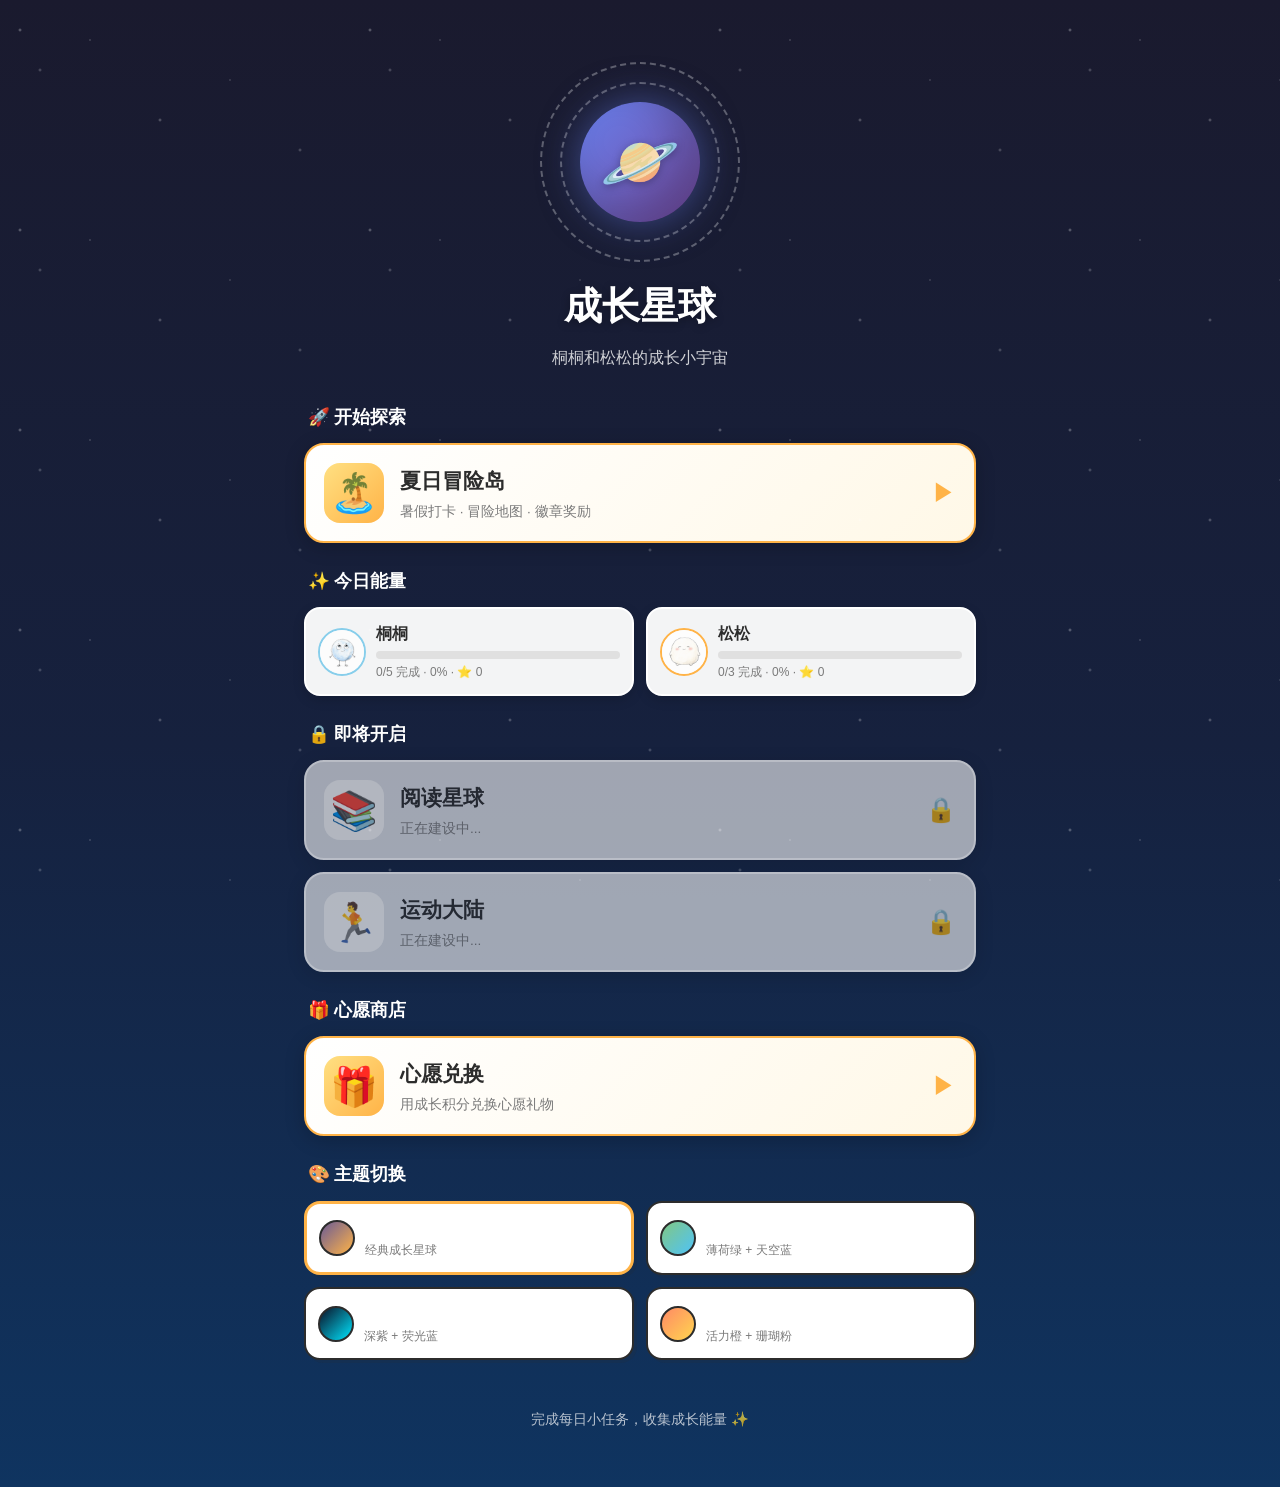
==== commit 23cf635a: "新增心愿商店：积分兑换奖励 + 兑换记录 + 默认奖励模板" ====
--- a/summer-checkin/index.html
+++ b/summer-checkin/index.html
@@ -75,6 +75,18 @@
       </div>
     </div>
 
+    <div class="portal-section">
+      <h2 class="portal-section-title">🎁 心愿商店</h2>
+      <a href="rewards.html" class="module-card active">
+        <div class="module-icon">🎁</div>
+        <div class="module-info">
+          <div class="module-name">心愿兑换</div>
+          <div class="module-desc">用成长积分兑换心愿礼物</div>
+        </div>
+        <div class="module-arrow">▶</div>
+      </a>
+    </div>
+
     <div class="portal-section theme-section">
       <h2 class="portal-section-title">🎨 主题切换</h2>
       <div id="theme-selector" class="theme-selector">
--- a/summer-checkin/css/components.css
+++ b/summer-checkin/css/components.css
@@ -783,3 +783,166 @@
   padding: 8px 14px;
   font-size: 1rem;
 }
+
+/* 时段卡片 */
+.period-card {
+  margin-bottom: 12px;
+  padding: 14px;
+  border: 2px solid var(--border-color);
+  transition: all 0.2s;
+}
+
+.period-card.period-selected {
+  border-color: var(--accent-orange);
+  box-shadow: 0 0 0 3px rgba(255, 179, 71, 0.2), var(--shadow);
+}
+
+.period-header {
+  display: flex;
+  justify-content: space-between;
+  align-items: center;
+  margin-bottom: 12px;
+}
+
+.period-title {
+  font-family: var(--font-hand);
+  font-size: 1.2rem;
+  font-weight: bold;
+}
+
+.period-icon {
+  margin-right: 6px;
+}
+
+.period-select-btn {
+  padding: 4px 10px;
+  font-size: 0.75rem;
+}
+
+.period-tasks {
+  display: flex;
+  flex-direction: column;
+  gap: 8px;
+}
+
+.period-empty {
+  text-align: center;
+  padding: 16px;
+  color: var(--muted-color);
+  font-size: 0.85rem;
+  background: var(--bg-color);
+  border-radius: var(--radius);
+  border: 1px dashed var(--border-color);
+}
+
+/* 活动卡片库 */
+.activity-library-card {
+  margin-bottom: 24px;
+}
+
+.activity-library-card .hint {
+  font-size: 0.8rem;
+  color: var(--muted-color);
+  margin: 4px 0 0 0;
+}
+
+.activity-library {
+  display: flex;
+  flex-wrap: wrap;
+  gap: 10px;
+  max-height: 220px;
+  overflow-y: auto;
+  padding: 4px;
+}
+
+.activity-chip {
+  display: inline-flex;
+  align-items: center;
+  gap: 6px;
+  padding: 8px 12px;
+  border: 2px solid var(--border-color);
+  border-radius: 50px;
+  background: var(--paper-color);
+  font-family: var(--font-hand);
+  font-size: 0.9rem;
+  font-weight: bold;
+  cursor: pointer;
+  box-shadow: var(--shadow);
+  transition: all 0.15s;
+}
+
+.activity-chip:active {
+  transform: translate(1px, 1px);
+  box-shadow: 1px 1px 0px rgba(44, 44, 44, 0.15);
+}
+
+.activity-chip.added {
+  background: var(--accent-green);
+  border-color: var(--accent-green);
+}
+
+.activity-chip.in-other {
+  background: var(--bg-color);
+  opacity: 0.7;
+}
+
+.activity-chip-badge {
+  display: inline-flex;
+  align-items: center;
+  justify-content: center;
+  min-width: 22px;
+  height: 22px;
+  padding: 0 6px;
+  border-radius: 50%;
+  background: var(--bg-color);
+  font-size: 0.7rem;
+  color: var(--muted-color);
+}
+
+.activity-chip.added .activity-chip-badge {
+  background: #fff;
+  color: var(--accent-green);
+}
+
+/* 猜测时间弹窗 */
+.guess-modal-title {
+  text-align: center;
+  margin-bottom: 4px;
+}
+
+.guess-modal-subtitle {
+  text-align: center;
+  color: var(--muted-color);
+  font-size: 0.85rem;
+  margin-bottom: 16px;
+}
+
+/* 低龄儿童模式时段 */
+.young-child-mode .period-title {
+  font-size: 1.5rem;
+}
+
+.young-child-mode .activity-chip {
+  padding: 10px 16px;
+  font-size: 1.1rem;
+}
+
+.young-child-mode .task-text {
+  font-size: 1.15rem;
+}
+
+/* 主题兼容 */
+html.theme-scifi .period-card.period-selected {
+  box-shadow: 0 0 0 2px var(--accent-orange), 0 0 16px rgba(0, 229, 255, 0.25);
+}
+
+html.theme-scifi .activity-chip {
+  background: var(--paper-color);
+  color: var(--ink-color);
+}
+
+html.theme-scifi .activity-chip.added {
+  background: var(--accent-green);
+  border-color: var(--accent-green);
+  color: #0B1026;
+}
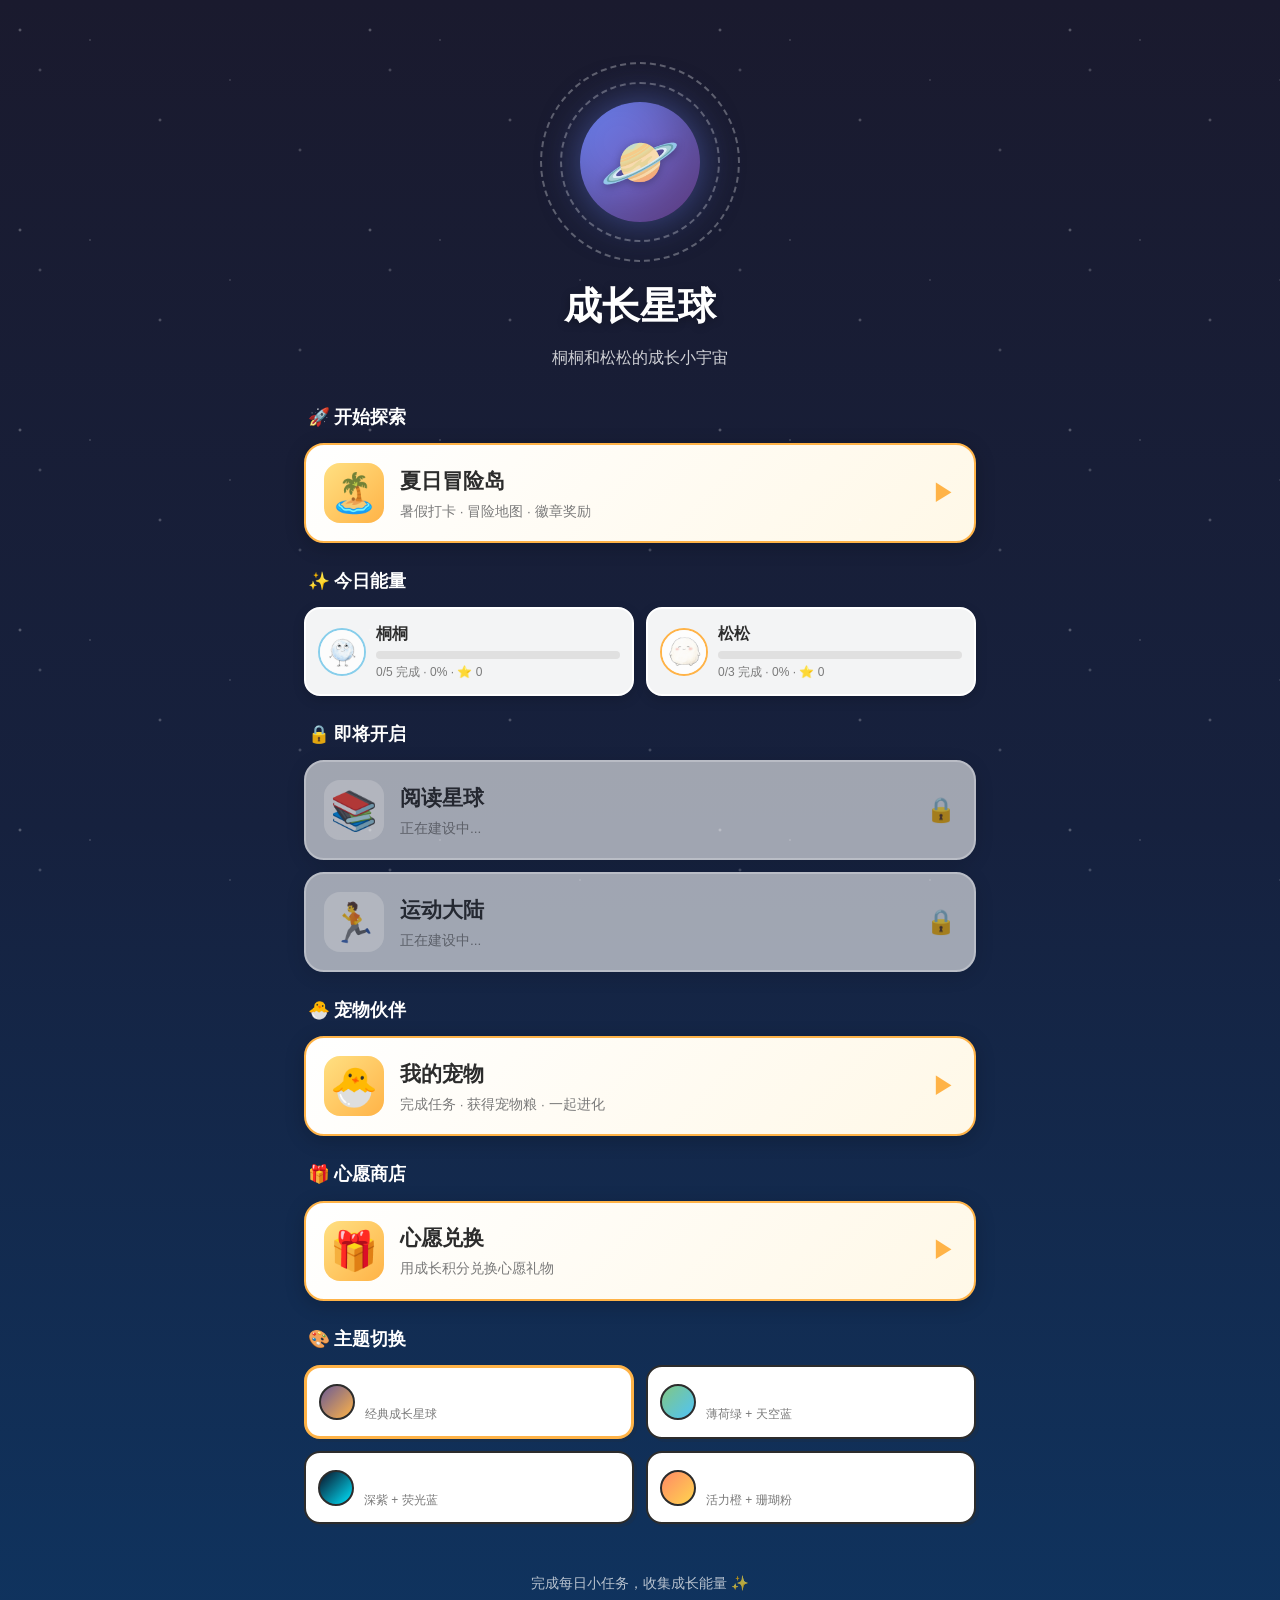
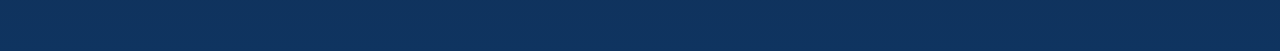
==== commit c80d0d21: "新增电子宠物养成系统：完成任务得宠物粮、喂养升级进化" ====
--- a/summer-checkin/index.html
+++ b/summer-checkin/index.html
@@ -76,6 +76,18 @@
     </div>
 
     <div class="portal-section">
+      <h2 class="portal-section-title">🐣 宠物伙伴</h2>
+      <a href="pet.html" class="module-card active">
+        <div class="module-icon">🐣</div>
+        <div class="module-info">
+          <div class="module-name">我的宠物</div>
+          <div class="module-desc">完成任务 · 获得宠物粮 · 一起进化</div>
+        </div>
+        <div class="module-arrow">▶</div>
+      </a>
+    </div>
+
+    <div class="portal-section">
       <h2 class="portal-section-title">🎁 心愿商店</h2>
       <a href="rewards.html" class="module-card active">
         <div class="module-icon">🎁</div>
